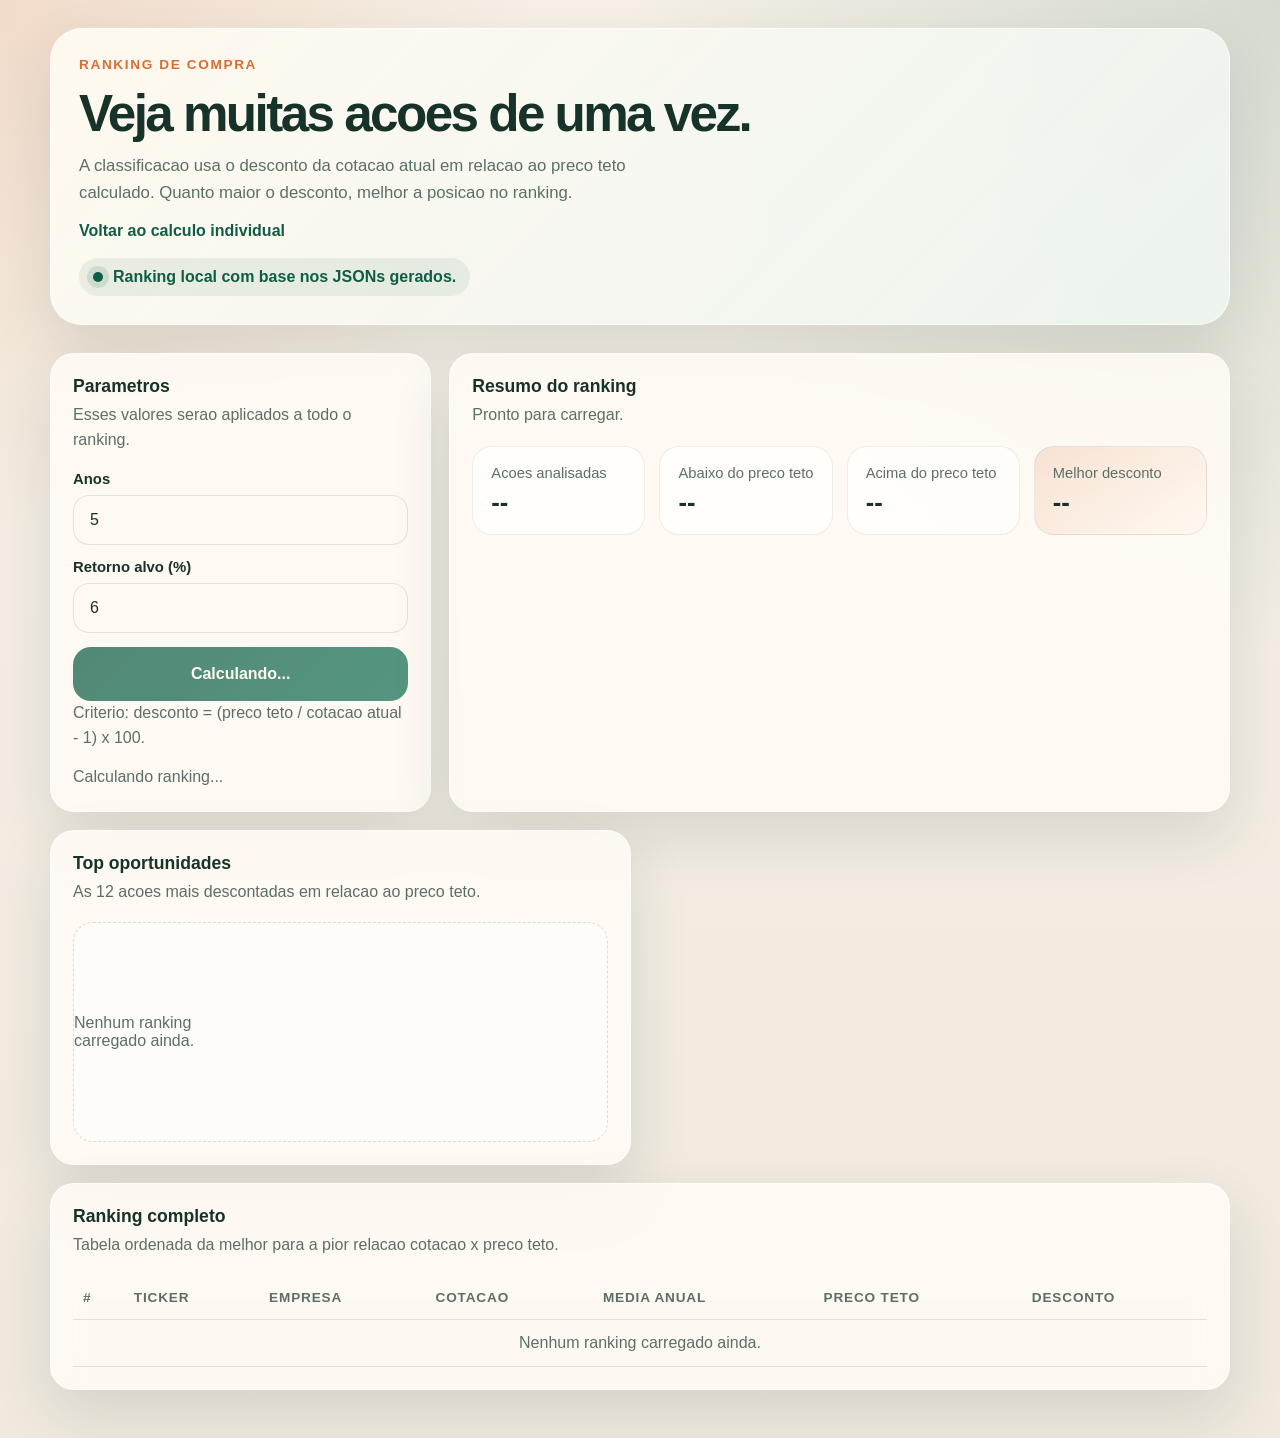
==== ranking.html @ 7deb1a1d "Adiciona ranking e amplia base local de acoes" ====
<!doctype html>
<html lang="pt-BR">
  <head>
    <meta charset="UTF-8" />
    <meta name="viewport" content="width=device-width, initial-scale=1.0" />
    <title>Ranking por Preco Teto</title>
    <meta
      name="description"
      content="Ranking de acoes ordenadas pelo desconto em relacao ao preco teto."
    />
    <meta name="theme-color" content="#0f5d46" />
    <link rel="manifest" href="./manifest.webmanifest" />
    <link rel="icon" href="./assets/icon.svg" type="image/svg+xml" />
    <link rel="stylesheet" href="./styles.css" />
    <script type="module" src="./ranking.js"></script>
  </head>
  <body>
    <div class="page-shell">
      <header class="hero">
        <p class="eyebrow">Ranking de compra</p>
        <div class="hero-copy">
          <h1>Veja muitas acoes de uma vez.</h1>
          <p class="hero-text">
            A classificacao usa o desconto da cotacao atual em relacao ao preco
            teto calculado. Quanto maior o desconto, melhor a posicao no ranking.
          </p>
          <p class="hero-links">
            <a href="./index.html">Voltar ao calculo individual</a>
          </p>
        </div>
        <div class="hero-note">
          <span class="status-dot" aria-hidden="true"></span>
          Ranking local com base nos JSONs gerados.
        </div>
      </header>

      <main class="layout">
        <section class="panel form-panel">
          <div class="panel-head">
            <h2>Parametros</h2>
            <p>Esses valores serao aplicados a todo o ranking.</p>
          </div>

          <form id="ranking-form" class="quote-form">
            <label class="field">
              <span>Anos</span>
              <input
                id="years"
                name="years"
                type="number"
                min="1"
                max="20"
                step="1"
                value="5"
                required
              />
            </label>

            <label class="field">
              <span>Retorno alvo (%)</span>
              <input
                id="percent"
                name="percent"
                type="number"
                min="1"
                max="100"
                step="1"
                value="6"
                required
              />
            </label>

            <button class="primary-button" type="submit" id="submit-button">
              Atualizar ranking
            </button>
          </form>

          <p class="caption">
            Criterio: desconto = (preco teto / cotacao atual - 1) x 100.
          </p>

          <div id="feedback" class="feedback" role="status" aria-live="polite"></div>
        </section>

        <section class="panel metrics-panel">
          <div class="panel-head">
            <h2>Resumo do ranking</h2>
            <p id="summary-title">Pronto para carregar.</p>
          </div>

          <div class="metrics-grid" id="metrics-grid">
            <article class="metric-card">
              <span class="metric-label">Acoes analisadas</span>
              <strong class="metric-value">--</strong>
            </article>
            <article class="metric-card">
              <span class="metric-label">Abaixo do preco teto</span>
              <strong class="metric-value">--</strong>
            </article>
            <article class="metric-card">
              <span class="metric-label">Acima do preco teto</span>
              <strong class="metric-value">--</strong>
            </article>
            <article class="metric-card accent-card">
              <span class="metric-label">Melhor desconto</span>
              <strong class="metric-value">--</strong>
            </article>
          </div>
        </section>

        <section class="panel chart-panel">
          <div class="panel-head">
            <h2>Top oportunidades</h2>
            <p>As 12 acoes mais descontadas em relacao ao preco teto.</p>
          </div>
          <div id="ranking-cards" class="ranking-cards empty-state">
            Nenhum ranking carregado ainda.
          </div>
        </section>

        <section class="panel table-panel table-panel-wide">
          <div class="panel-head">
            <h2>Ranking completo</h2>
            <p>Tabela ordenada da melhor para a pior relacao cotacao x preco teto.</p>
          </div>
          <div class="table-wrap">
            <table>
              <thead>
                <tr>
                  <th>#</th>
                  <th>Ticker</th>
                  <th>Empresa</th>
                  <th>Cotacao</th>
                  <th>Media anual</th>
                  <th>Preco teto</th>
                  <th>Desconto</th>
                </tr>
              </thead>
              <tbody id="ranking-body">
                <tr>
                  <td colspan="7" class="empty-row">Nenhum ranking carregado ainda.</td>
                </tr>
              </tbody>
            </table>
          </div>
        </section>
      </main>
    </div>
  </body>
</html>
---- styles.css ----
:root {
  --bg: #f2eee5;
  --panel: rgba(255, 251, 245, 0.88);
  --panel-strong: #fffaf1;
  --text: #173229;
  --muted: #5b6f68;
  --line: rgba(23, 50, 41, 0.12);
  --brand: #0f5d46;
  --brand-soft: #dcecdf;
  --accent: #d96d2f;
  --shadow: 0 24px 60px rgba(36, 50, 45, 0.12);
  --radius: 24px;
  --radius-sm: 16px;
}

* {
  box-sizing: border-box;
}

html {
  background:
    radial-gradient(circle at top left, rgba(217, 109, 47, 0.16), transparent 28%),
    radial-gradient(circle at top right, rgba(15, 93, 70, 0.14), transparent 34%),
    linear-gradient(180deg, #f6f0e7 0%, #efe9de 100%);
  color: var(--text);
  font-family: "Avenir Next", "Segoe UI", sans-serif;
}

body {
  margin: 0;
  min-height: 100vh;
}

.page-shell {
  width: min(1180px, calc(100% - 32px));
  margin: 0 auto;
  padding: 28px 0 48px;
}

.hero {
  display: grid;
  gap: 18px;
  margin-bottom: 28px;
  padding: 28px;
  background: linear-gradient(135deg, rgba(255, 250, 241, 0.96), rgba(236, 245, 239, 0.92));
  border: 1px solid rgba(255, 255, 255, 0.65);
  border-radius: 32px;
  box-shadow: var(--shadow);
}

.eyebrow {
  margin: 0;
  color: var(--accent);
  font-size: 0.85rem;
  font-weight: 700;
  letter-spacing: 0.12em;
  text-transform: uppercase;
}

.hero-copy h1 {
  margin: 0;
  font-size: clamp(2.3rem, 4vw, 4.7rem);
  line-height: 0.95;
  letter-spacing: -0.05em;
}

.hero-text {
  max-width: 64ch;
  margin: 14px 0 0;
  color: var(--muted);
  font-size: 1.05rem;
  line-height: 1.6;
}

.hero-links {
  margin: 16px 0 0;
}

.hero-links a {
  color: var(--brand);
  font-weight: 800;
  text-decoration: none;
}

.hero-links a:hover,
.hero-links a:focus-visible {
  text-decoration: underline;
  outline: none;
}

.hero-note {
  display: inline-flex;
  align-items: center;
  gap: 10px;
  width: fit-content;
  padding: 10px 14px;
  border-radius: 999px;
  background: rgba(15, 93, 70, 0.08);
  color: var(--brand);
  font-weight: 700;
}

.status-dot {
  width: 10px;
  height: 10px;
  border-radius: 999px;
  background: var(--brand);
  box-shadow: 0 0 0 6px rgba(15, 93, 70, 0.12);
}

.layout {
  display: grid;
  grid-template-columns: repeat(12, minmax(0, 1fr));
  gap: 18px;
}

.panel {
  padding: 22px;
  background: var(--panel);
  border: 1px solid rgba(255, 255, 255, 0.7);
  border-radius: var(--radius);
  box-shadow: var(--shadow);
  backdrop-filter: blur(16px);
}

.panel-head {
  margin-bottom: 18px;
}

.panel-head h2 {
  margin: 0 0 6px;
  font-size: 1.1rem;
}

.panel-head p,
.caption {
  margin: 0;
  color: var(--muted);
  line-height: 1.55;
}

.form-panel {
  grid-column: span 4;
}

.metrics-panel,
.chart-panel,
.table-panel {
  grid-column: span 8;
}

.chart-panel,
.table-panel {
  grid-column: span 6;
}

.ticker-pills {
  display: flex;
  flex-wrap: wrap;
  gap: 10px;
  margin-bottom: 16px;
}

.ticker-pill {
  border: 0;
  border-radius: 999px;
  padding: 10px 14px;
  background: var(--brand-soft);
  color: var(--brand);
  font: inherit;
  font-weight: 700;
  cursor: pointer;
  transition: transform 140ms ease, background 140ms ease;
}

.ticker-pill:hover,
.ticker-pill:focus-visible {
  transform: translateY(-1px);
  background: #cfe5d5;
  outline: none;
}

.quote-form {
  display: grid;
  gap: 14px;
}

.field {
  display: grid;
  gap: 8px;
}

.field span {
  font-size: 0.93rem;
  font-weight: 700;
}

.field input {
  width: 100%;
  min-height: 50px;
  border: 1px solid var(--line);
  border-radius: var(--radius-sm);
  padding: 0 16px;
  background: var(--panel-strong);
  color: var(--text);
  font: inherit;
}

.field input:focus-visible {
  outline: 2px solid rgba(15, 93, 70, 0.18);
  border-color: rgba(15, 93, 70, 0.4);
}

.primary-button {
  min-height: 54px;
  border: 0;
  border-radius: 18px;
  background: linear-gradient(135deg, var(--brand), #147156);
  color: #fff8ef;
  font: inherit;
  font-weight: 800;
  cursor: pointer;
  transition: transform 140ms ease, opacity 140ms ease;
}

.primary-button:hover,
.primary-button:focus-visible {
  transform: translateY(-1px);
  outline: none;
}

.primary-button:disabled {
  cursor: progress;
  opacity: 0.72;
  transform: none;
}

.feedback {
  min-height: 24px;
  margin-top: 14px;
  color: var(--muted);
  line-height: 1.5;
}

.feedback.error {
  color: #a43d23;
}

.metrics-grid {
  display: grid;
  grid-template-columns: repeat(4, minmax(0, 1fr));
  gap: 14px;
}

.metric-card {
  display: grid;
  gap: 8px;
  padding: 18px;
  border-radius: 20px;
  background: rgba(255, 255, 255, 0.62);
  border: 1px solid rgba(23, 50, 41, 0.08);
}

.accent-card {
  background: linear-gradient(145deg, rgba(217, 109, 47, 0.16), rgba(255, 248, 240, 0.86));
}

.metric-label {
  color: var(--muted);
  font-size: 0.92rem;
}

.metric-value {
  font-size: clamp(1.35rem, 2vw, 2rem);
  line-height: 1.05;
}

.details-grid {
  display: grid;
  grid-template-columns: repeat(3, minmax(0, 1fr));
  gap: 14px;
  margin-top: 16px;
}

.detail-card {
  padding: 16px;
  border-radius: 18px;
  background: rgba(255, 255, 255, 0.56);
  border: 1px solid rgba(23, 50, 41, 0.08);
}

.detail-card strong,
.detail-card span {
  display: block;
}

.detail-card strong {
  margin-bottom: 8px;
  font-size: 1rem;
}

.detail-card span {
  color: var(--muted);
}

.year-bars {
  display: grid;
  gap: 12px;
}

.empty-state {
  min-height: 220px;
  place-items: center;
  display: grid;
  color: var(--muted);
  background: rgba(255, 255, 255, 0.42);
  border-radius: 20px;
  border: 1px dashed rgba(23, 50, 41, 0.16);
}

.bar-row {
  display: grid;
  grid-template-columns: 70px 1fr auto;
  align-items: center;
  gap: 14px;
}

.bar-label,
.bar-value {
  font-weight: 700;
}

.bar-track {
  position: relative;
  height: 18px;
  background: rgba(15, 93, 70, 0.08);
  border-radius: 999px;
  overflow: hidden;
}

.bar-fill {
  height: 100%;
  border-radius: inherit;
  background: linear-gradient(90deg, var(--brand), var(--accent));
}

.table-wrap {
  overflow-x: auto;
}

.table-panel-wide {
  grid-column: span 12;
}

.ranking-cards {
  display: grid;
  grid-template-columns: repeat(3, minmax(0, 1fr));
  gap: 14px;
}

.ranking-card {
  display: grid;
  gap: 8px;
  padding: 18px;
  border-radius: 20px;
  background: rgba(255, 255, 255, 0.62);
  border: 1px solid rgba(23, 50, 41, 0.08);
}

.ranking-position {
  color: var(--accent);
  font-size: 0.82rem;
  font-weight: 800;
  letter-spacing: 0.08em;
  text-transform: uppercase;
}

.ranking-badge {
  display: inline-flex;
  width: fit-content;
  padding: 8px 12px;
  border-radius: 999px;
  font-weight: 800;
}

.ranking-badge.positive {
  background: rgba(15, 93, 70, 0.12);
  color: var(--brand);
}

.ranking-badge.negative {
  background: rgba(169, 61, 35, 0.12);
  color: #a43d23;
}

.positive-text {
  color: var(--brand);
  font-weight: 800;
}

.negative-text {
  color: #a43d23;
  font-weight: 800;
}

table {
  width: 100%;
  border-collapse: collapse;
}

th,
td {
  padding: 14px 10px;
  text-align: left;
  border-bottom: 1px solid var(--line);
}

th {
  color: var(--muted);
  font-size: 0.85rem;
  text-transform: uppercase;
  letter-spacing: 0.06em;
}

.empty-row {
  color: var(--muted);
  text-align: center;
}

@media (max-width: 980px) {
  .form-panel,
  .metrics-panel,
  .chart-panel,
  .table-panel {
    grid-column: span 12;
  }

  .metrics-grid,
  .details-grid,
  .ranking-cards {
    grid-template-columns: repeat(2, minmax(0, 1fr));
  }
}

@media (max-width: 640px) {
  .page-shell {
    width: min(100% - 20px, 1180px);
    padding-top: 18px;
  }

  .hero,
  .panel {
    padding: 18px;
    border-radius: 24px;
  }

  .metrics-grid,
  .details-grid,
  .ranking-cards {
    grid-template-columns: 1fr;
  }

  .bar-row {
    grid-template-columns: 1fr;
  }
}
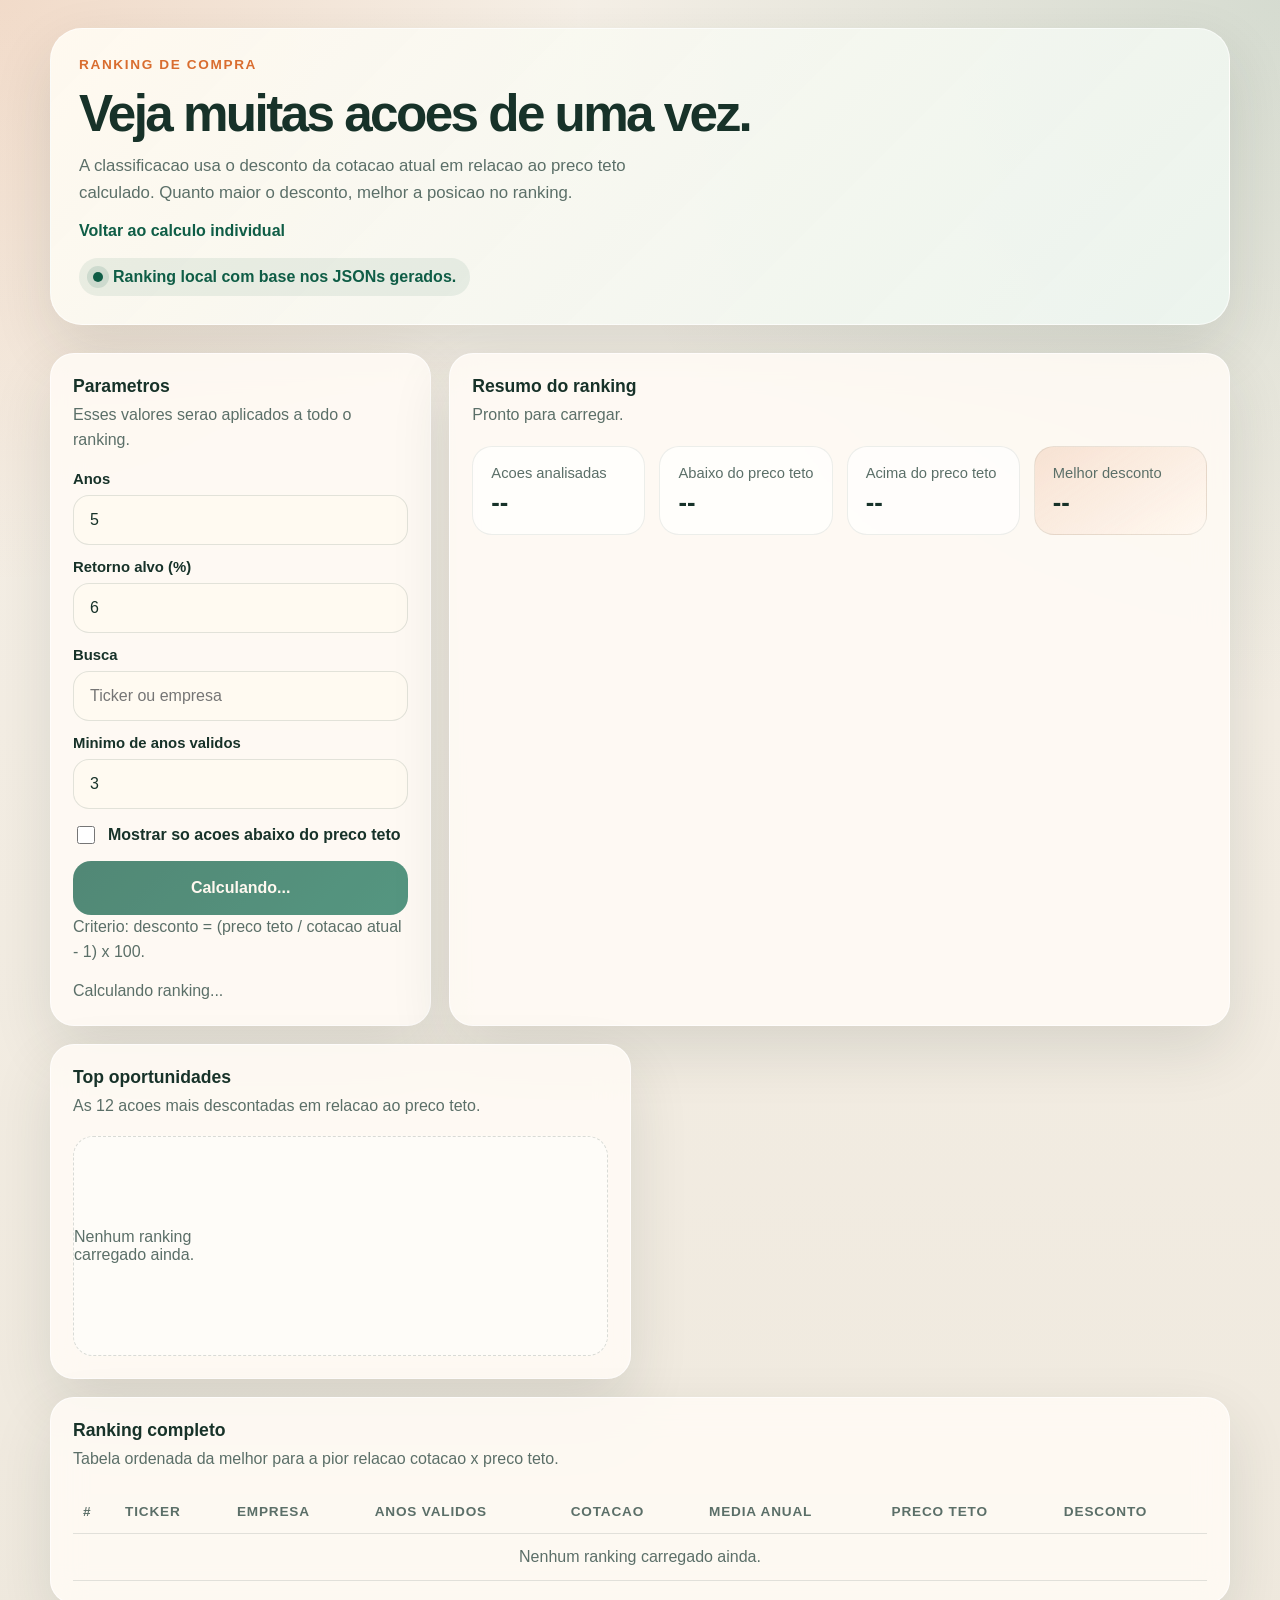
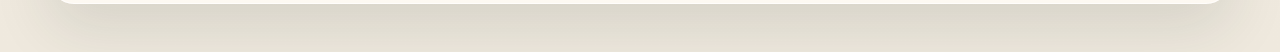
==== commit 484e1508: "Adiciona filtros ao ranking de compra" ====
--- a/ranking.html
+++ b/ranking.html
@@ -70,6 +70,36 @@
               />
             </label>
 
+            <label class="field">
+              <span>Busca</span>
+              <input
+                id="search"
+                name="search"
+                type="text"
+                autocomplete="off"
+                placeholder="Ticker ou empresa"
+              />
+            </label>
+
+            <label class="field">
+              <span>Minimo de anos validos</span>
+              <input
+                id="min-valid-years"
+                name="min-valid-years"
+                type="number"
+                min="1"
+                max="20"
+                step="1"
+                value="3"
+                required
+              />
+            </label>
+
+            <label class="check-field">
+              <input id="only-below" name="only-below" type="checkbox" />
+              <span>Mostrar so acoes abaixo do preco teto</span>
+            </label>
+
             <button class="primary-button" type="submit" id="submit-button">
               Atualizar ranking
             </button>
@@ -130,6 +160,7 @@
                   <th>#</th>
                   <th>Ticker</th>
                   <th>Empresa</th>
+                  <th>Anos validos</th>
                   <th>Cotacao</th>
                   <th>Media anual</th>
                   <th>Preco teto</th>
@@ -138,7 +169,7 @@
               </thead>
               <tbody id="ranking-body">
                 <tr>
-                  <td colspan="7" class="empty-row">Nenhum ranking carregado ainda.</td>
+                  <td colspan="8" class="empty-row">Nenhum ranking carregado ainda.</td>
                 </tr>
               </tbody>
             </table>
--- a/styles.css
+++ b/styles.css
@@ -211,6 +211,20 @@
   border-color: rgba(15, 93, 70, 0.4);
 }
 
+.check-field {
+  display: flex;
+  align-items: center;
+  gap: 10px;
+  color: var(--text);
+  font-weight: 700;
+}
+
+.check-field input {
+  width: 18px;
+  height: 18px;
+  accent-color: var(--brand);
+}
+
 .primary-button {
   min-height: 54px;
   border: 0;
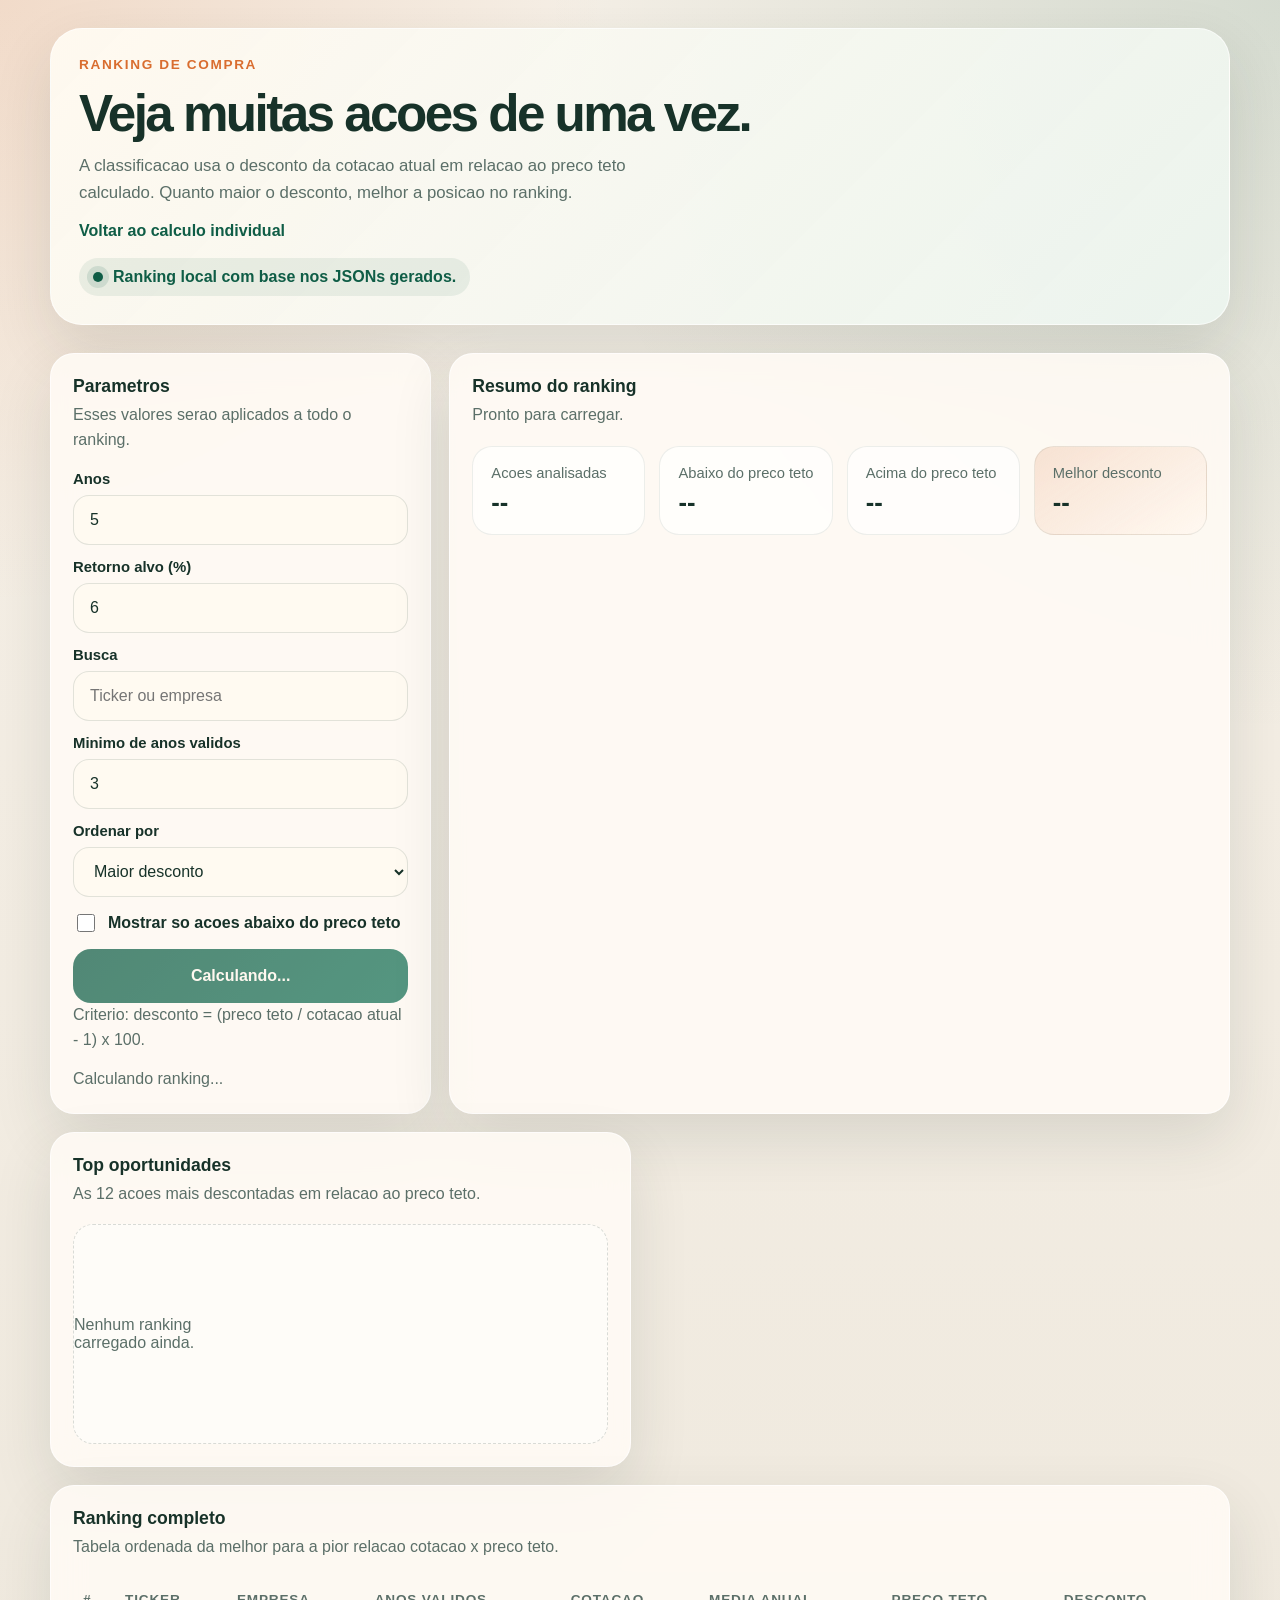
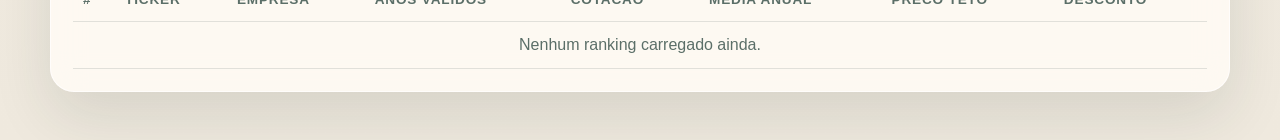
==== commit d13aecd9: "Adiciona ordenacao ao ranking de compra" ====
--- a/ranking.html
+++ b/ranking.html
@@ -95,6 +95,17 @@
               />
             </label>
 
+            <label class="field">
+              <span>Ordenar por</span>
+              <select id="sort-by" name="sort-by">
+                <option value="discount-desc">Maior desconto</option>
+                <option value="average-desc">Maior media anual</option>
+                <option value="price-asc">Menor cotacao</option>
+                <option value="valid-years-desc">Mais anos validos</option>
+                <option value="ceiling-desc">Maior preco teto</option>
+              </select>
+            </label>
+
             <label class="check-field">
               <input id="only-below" name="only-below" type="checkbox" />
               <span>Mostrar so acoes abaixo do preco teto</span>
--- a/styles.css
+++ b/styles.css
@@ -206,7 +206,23 @@
   font: inherit;
 }
 
+.field select {
+  width: 100%;
+  min-height: 50px;
+  border: 1px solid var(--line);
+  border-radius: var(--radius-sm);
+  padding: 0 16px;
+  background: var(--panel-strong);
+  color: var(--text);
+  font: inherit;
+}
+
 .field input:focus-visible {
+  outline: 2px solid rgba(15, 93, 70, 0.18);
+  border-color: rgba(15, 93, 70, 0.4);
+}
+
+.field select:focus-visible {
   outline: 2px solid rgba(15, 93, 70, 0.18);
   border-color: rgba(15, 93, 70, 0.4);
 }
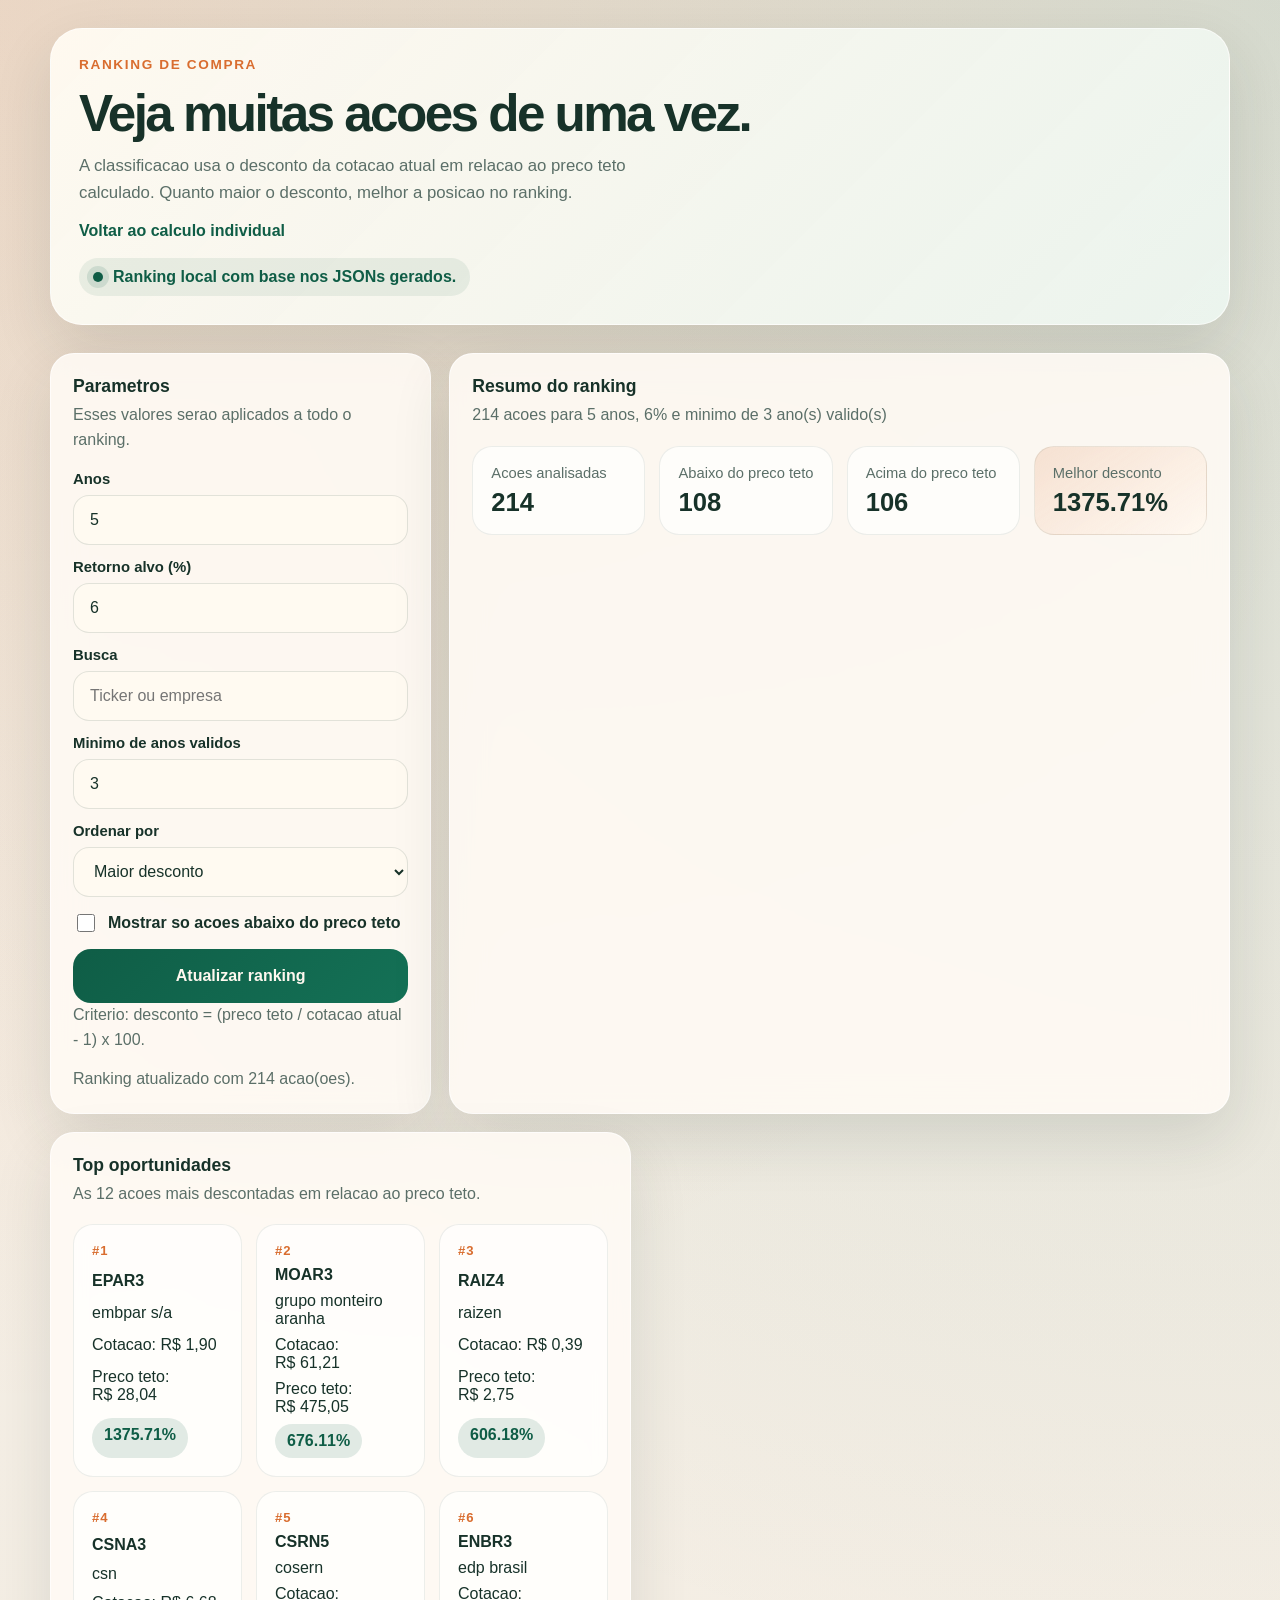
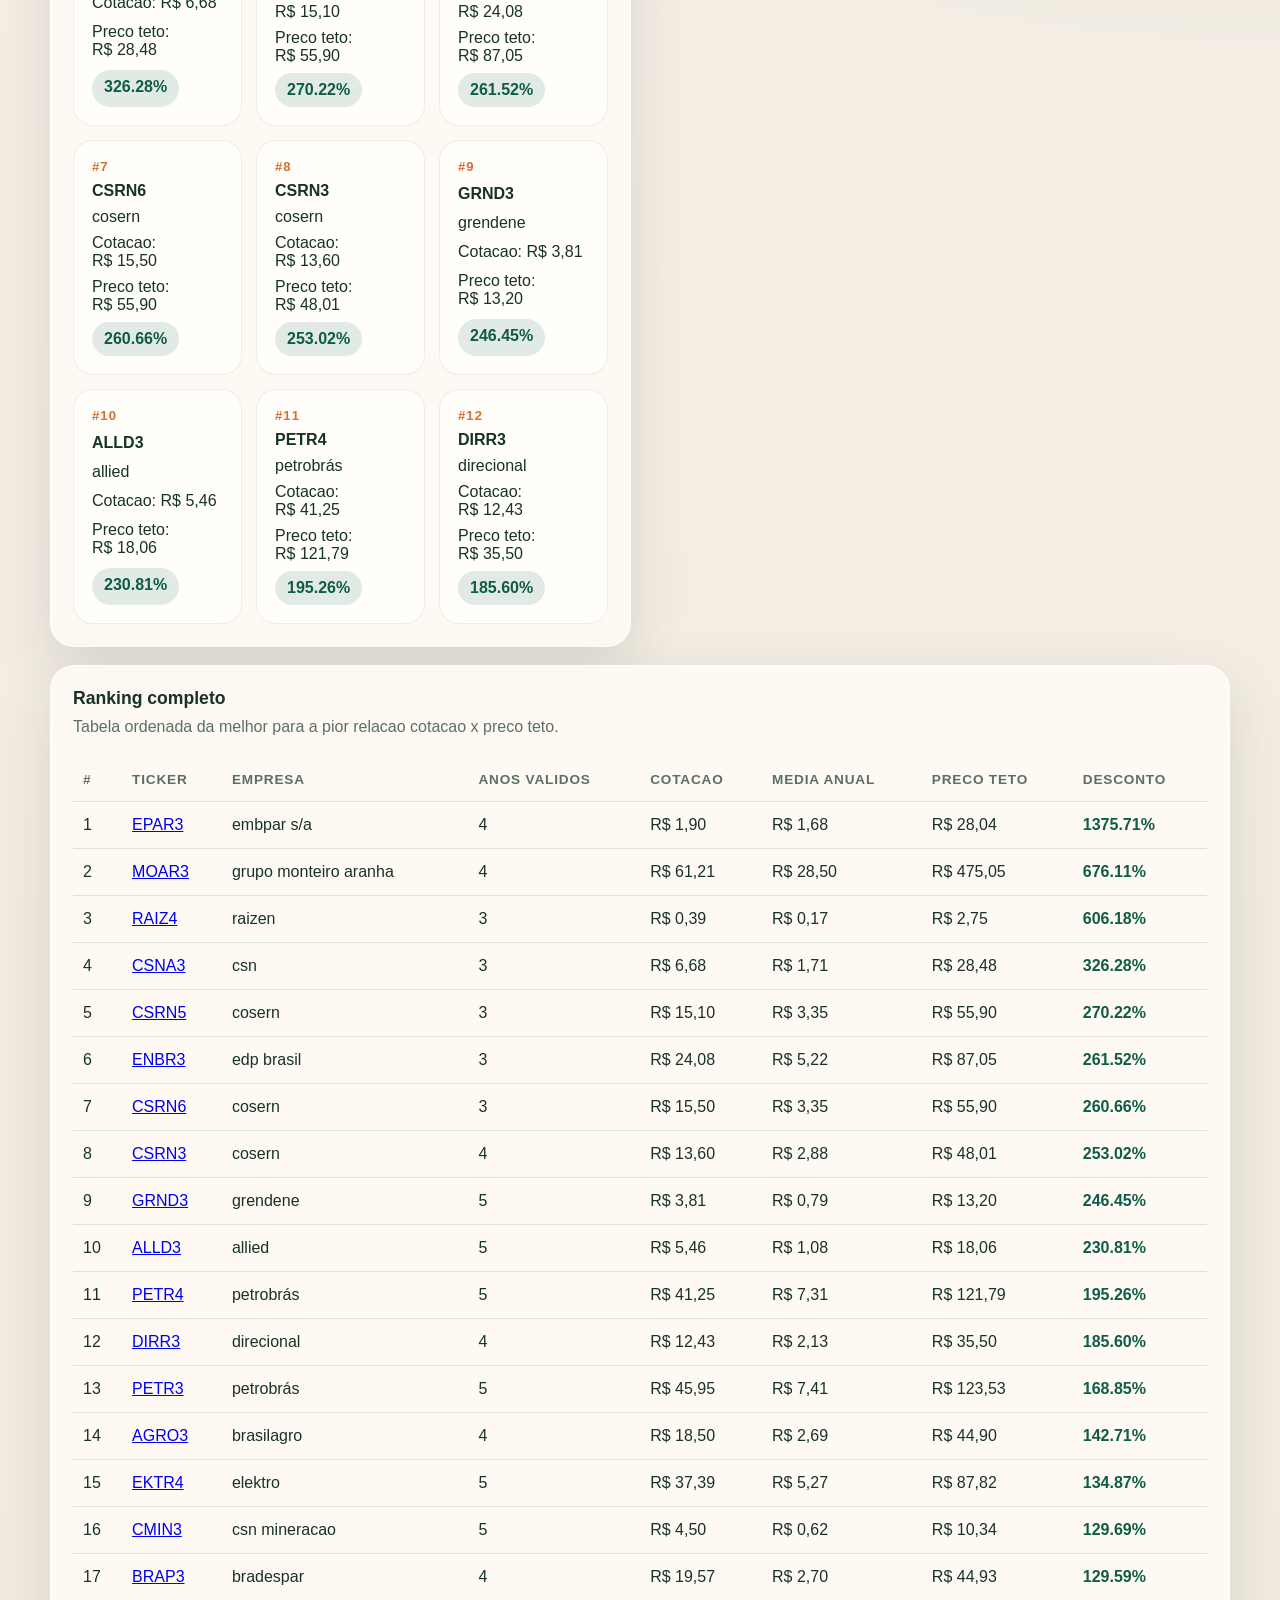
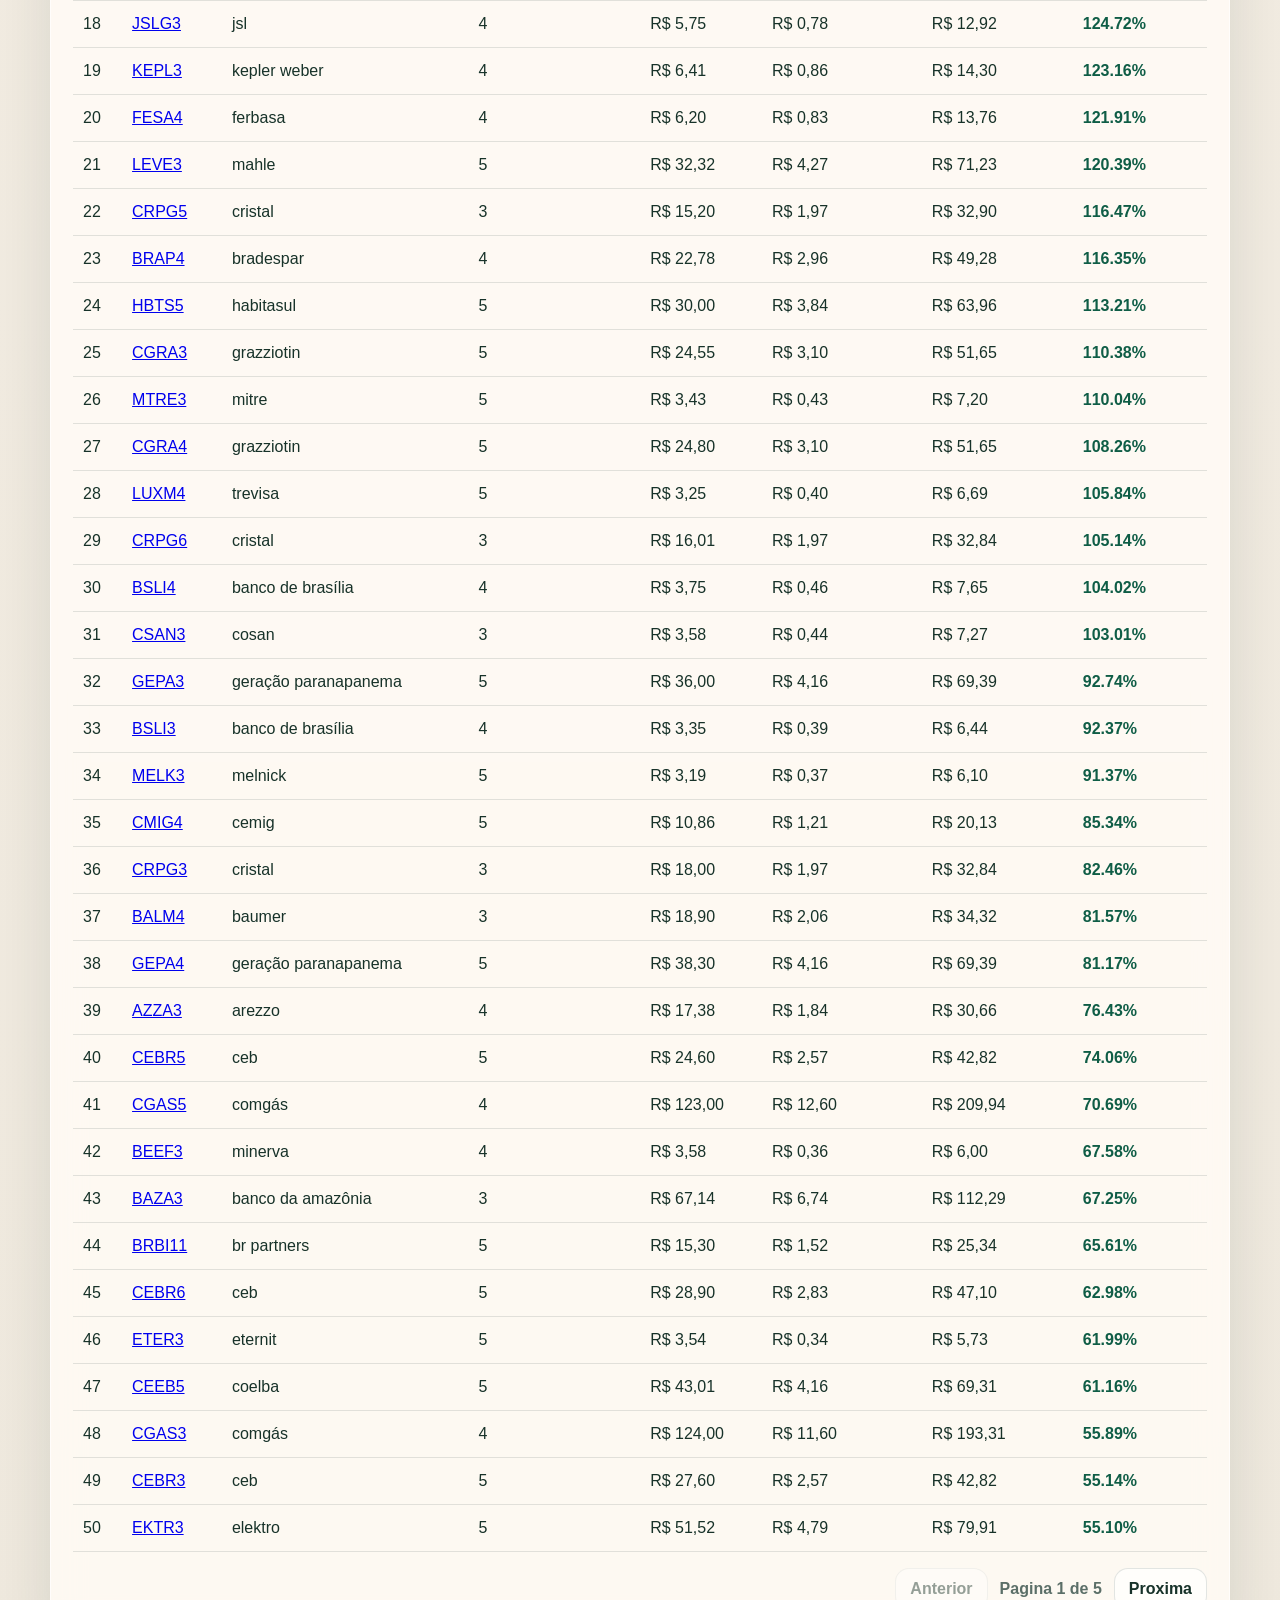
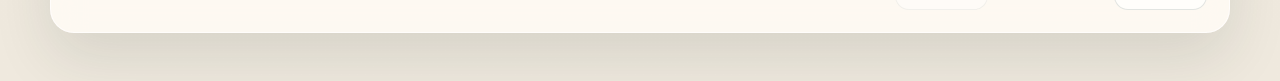
==== commit b4465c30: "Otimiza ranking com base consolidada e paginacao" ====
--- a/ranking.html
+++ b/ranking.html
@@ -185,6 +185,11 @@
               </tbody>
             </table>
           </div>
+          <div class="pagination-bar">
+            <button type="button" class="secondary-button" id="prev-page">Anterior</button>
+            <span id="page-status" class="page-status">Pagina 1 de 1</span>
+            <button type="button" class="secondary-button" id="next-page">Proxima</button>
+          </div>
         </section>
       </main>
     </div>
--- a/styles.css
+++ b/styles.css
@@ -265,6 +265,23 @@
   transform: none;
 }
 
+.secondary-button {
+  min-height: 42px;
+  border: 1px solid var(--line);
+  border-radius: 14px;
+  padding: 0 14px;
+  background: rgba(255, 255, 255, 0.7);
+  color: var(--text);
+  font: inherit;
+  font-weight: 700;
+  cursor: pointer;
+}
+
+.secondary-button:disabled {
+  opacity: 0.45;
+  cursor: not-allowed;
+}
+
 .feedback {
   min-height: 24px;
   margin-top: 14px;
@@ -380,6 +397,19 @@
 
 .table-panel-wide {
   grid-column: span 12;
+}
+
+.pagination-bar {
+  display: flex;
+  align-items: center;
+  justify-content: flex-end;
+  gap: 12px;
+  margin-top: 16px;
+}
+
+.page-status {
+  color: var(--muted);
+  font-weight: 700;
 }
 
 .ranking-cards {
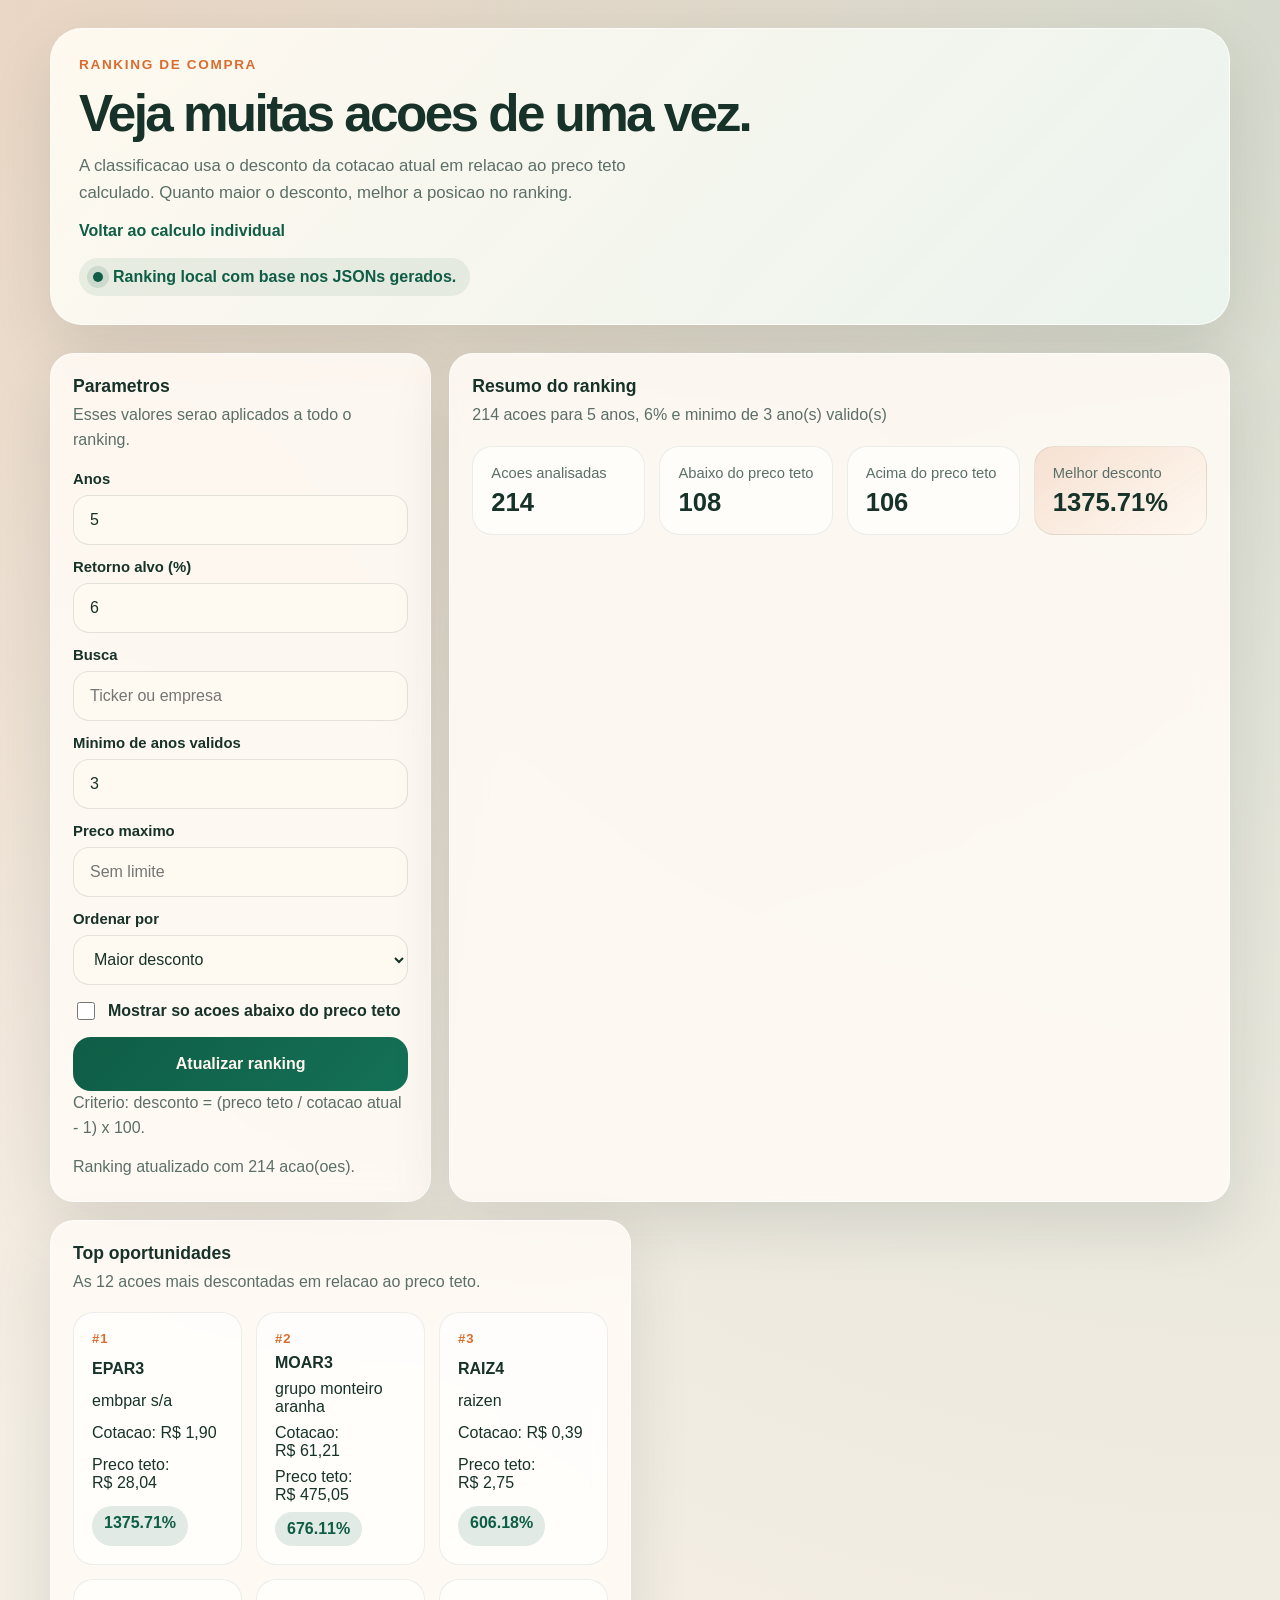
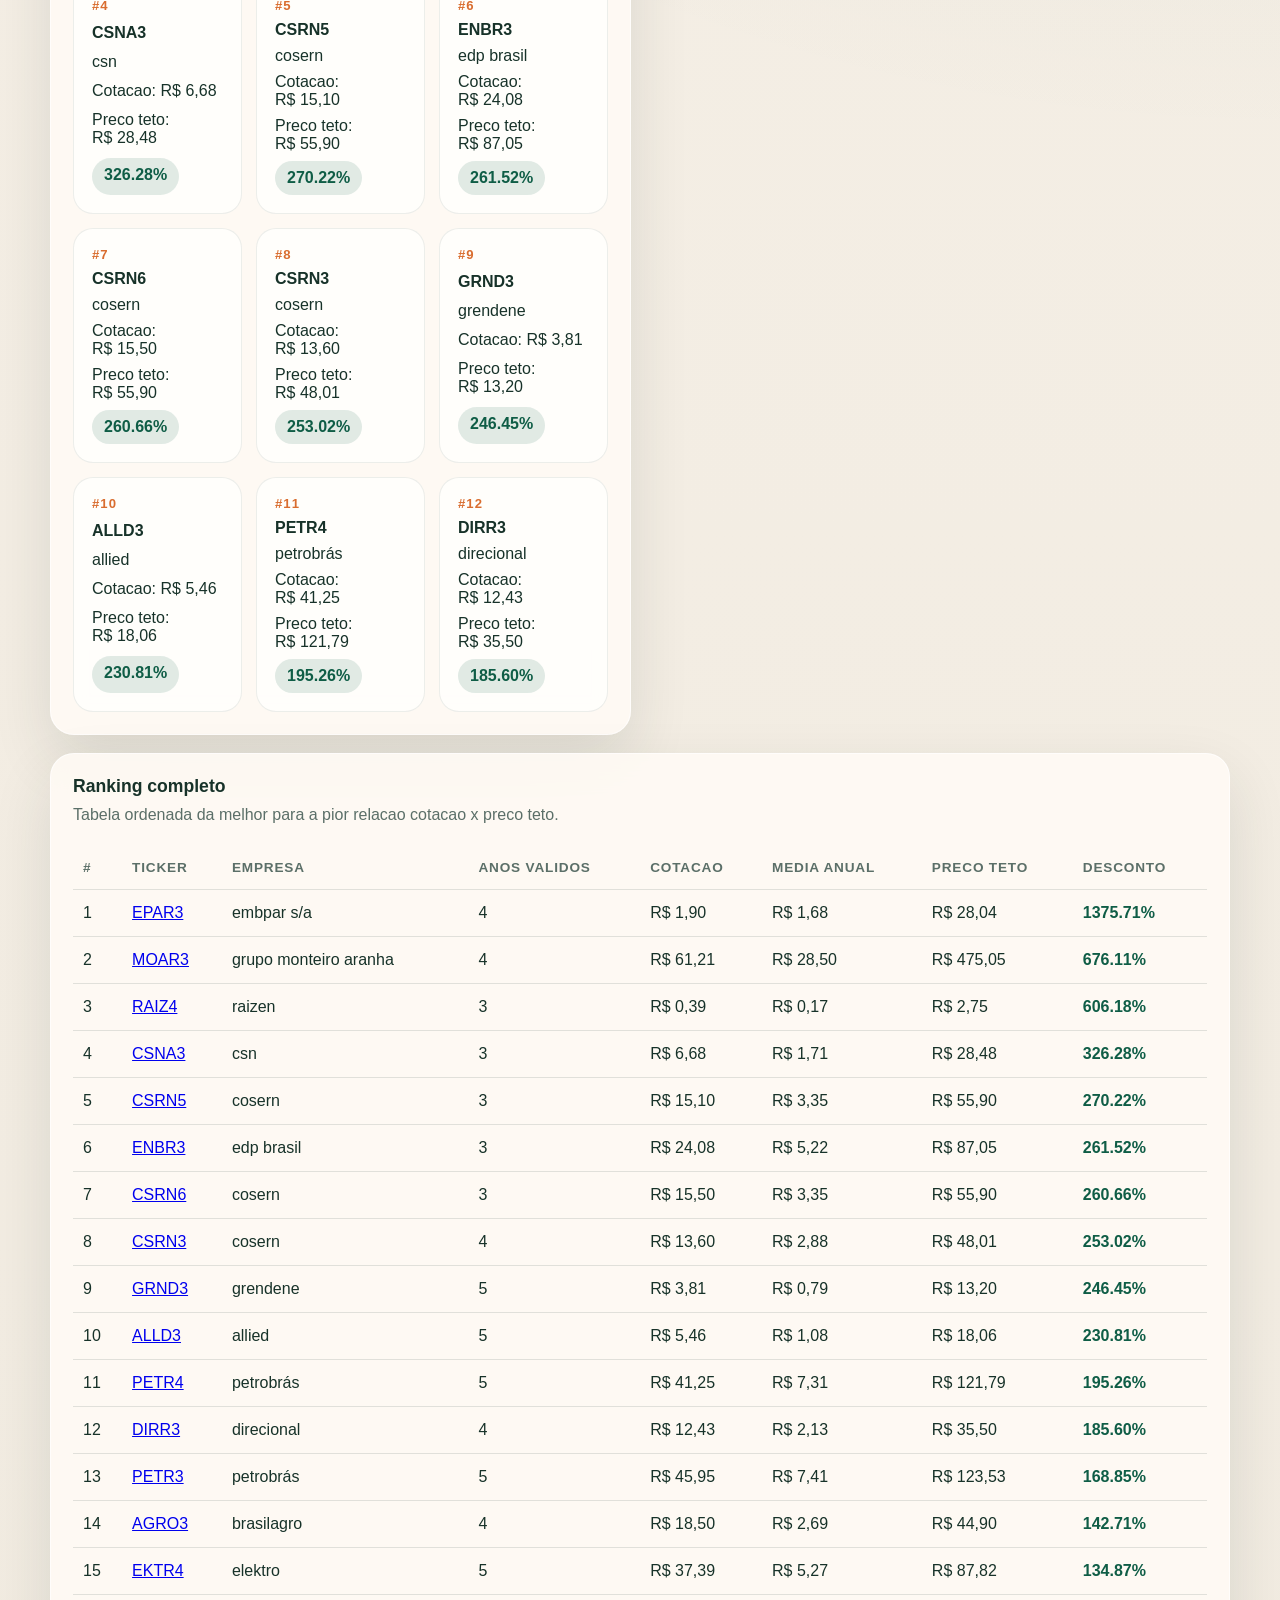
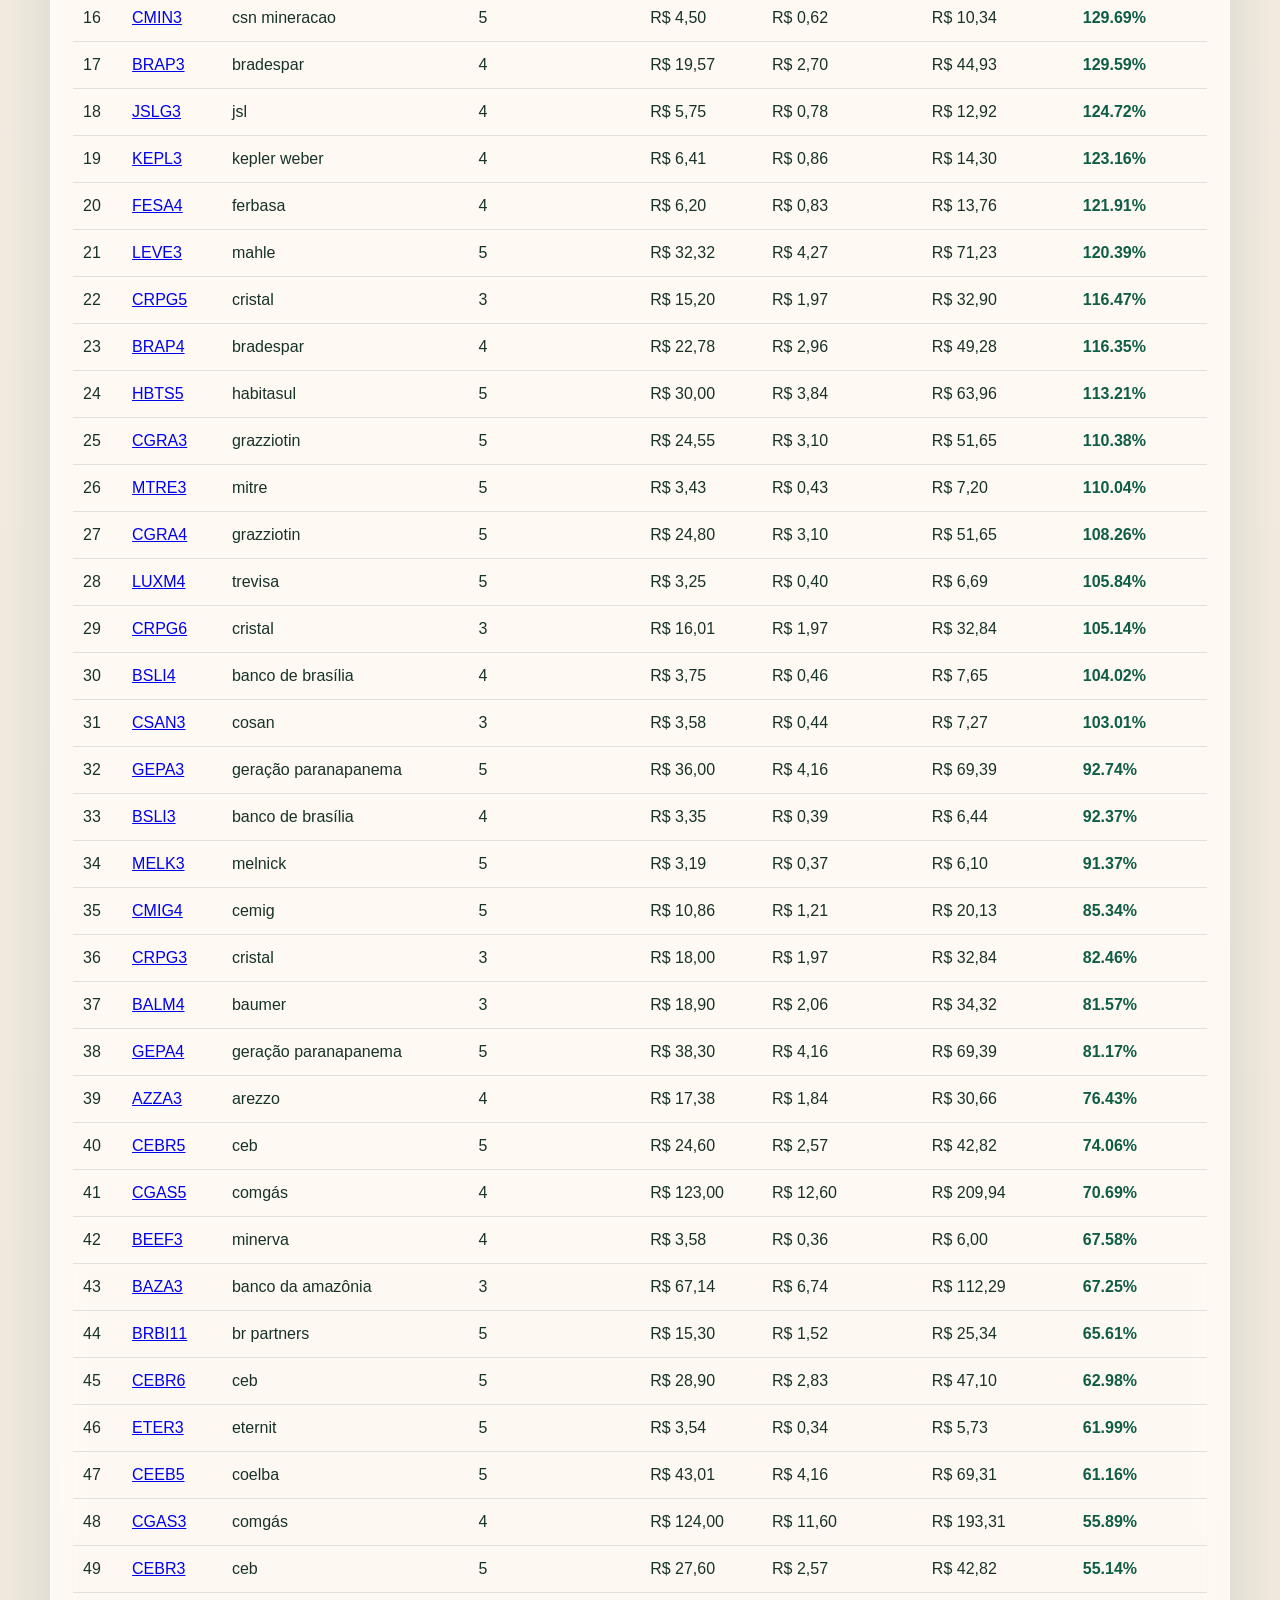
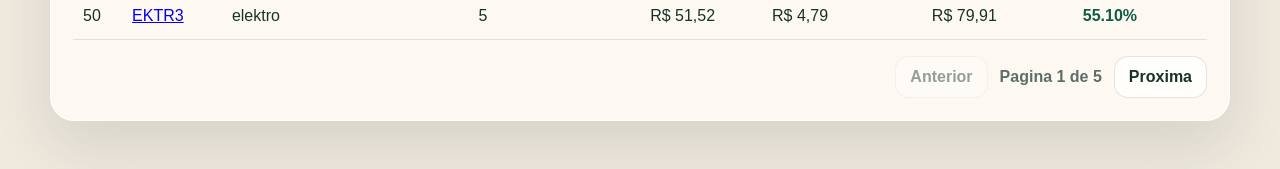
==== commit ddb97ded: "Adiciona filtro de preco maximo ao ranking" ====
--- a/ranking.html
+++ b/ranking.html
@@ -96,6 +96,18 @@
             </label>
 
             <label class="field">
+              <span>Preco maximo</span>
+              <input
+                id="max-price"
+                name="max-price"
+                type="number"
+                min="0"
+                step="0.01"
+                placeholder="Sem limite"
+              />
+            </label>
+
+            <label class="field">
               <span>Ordenar por</span>
               <select id="sort-by" name="sort-by">
                 <option value="discount-desc">Maior desconto</option>
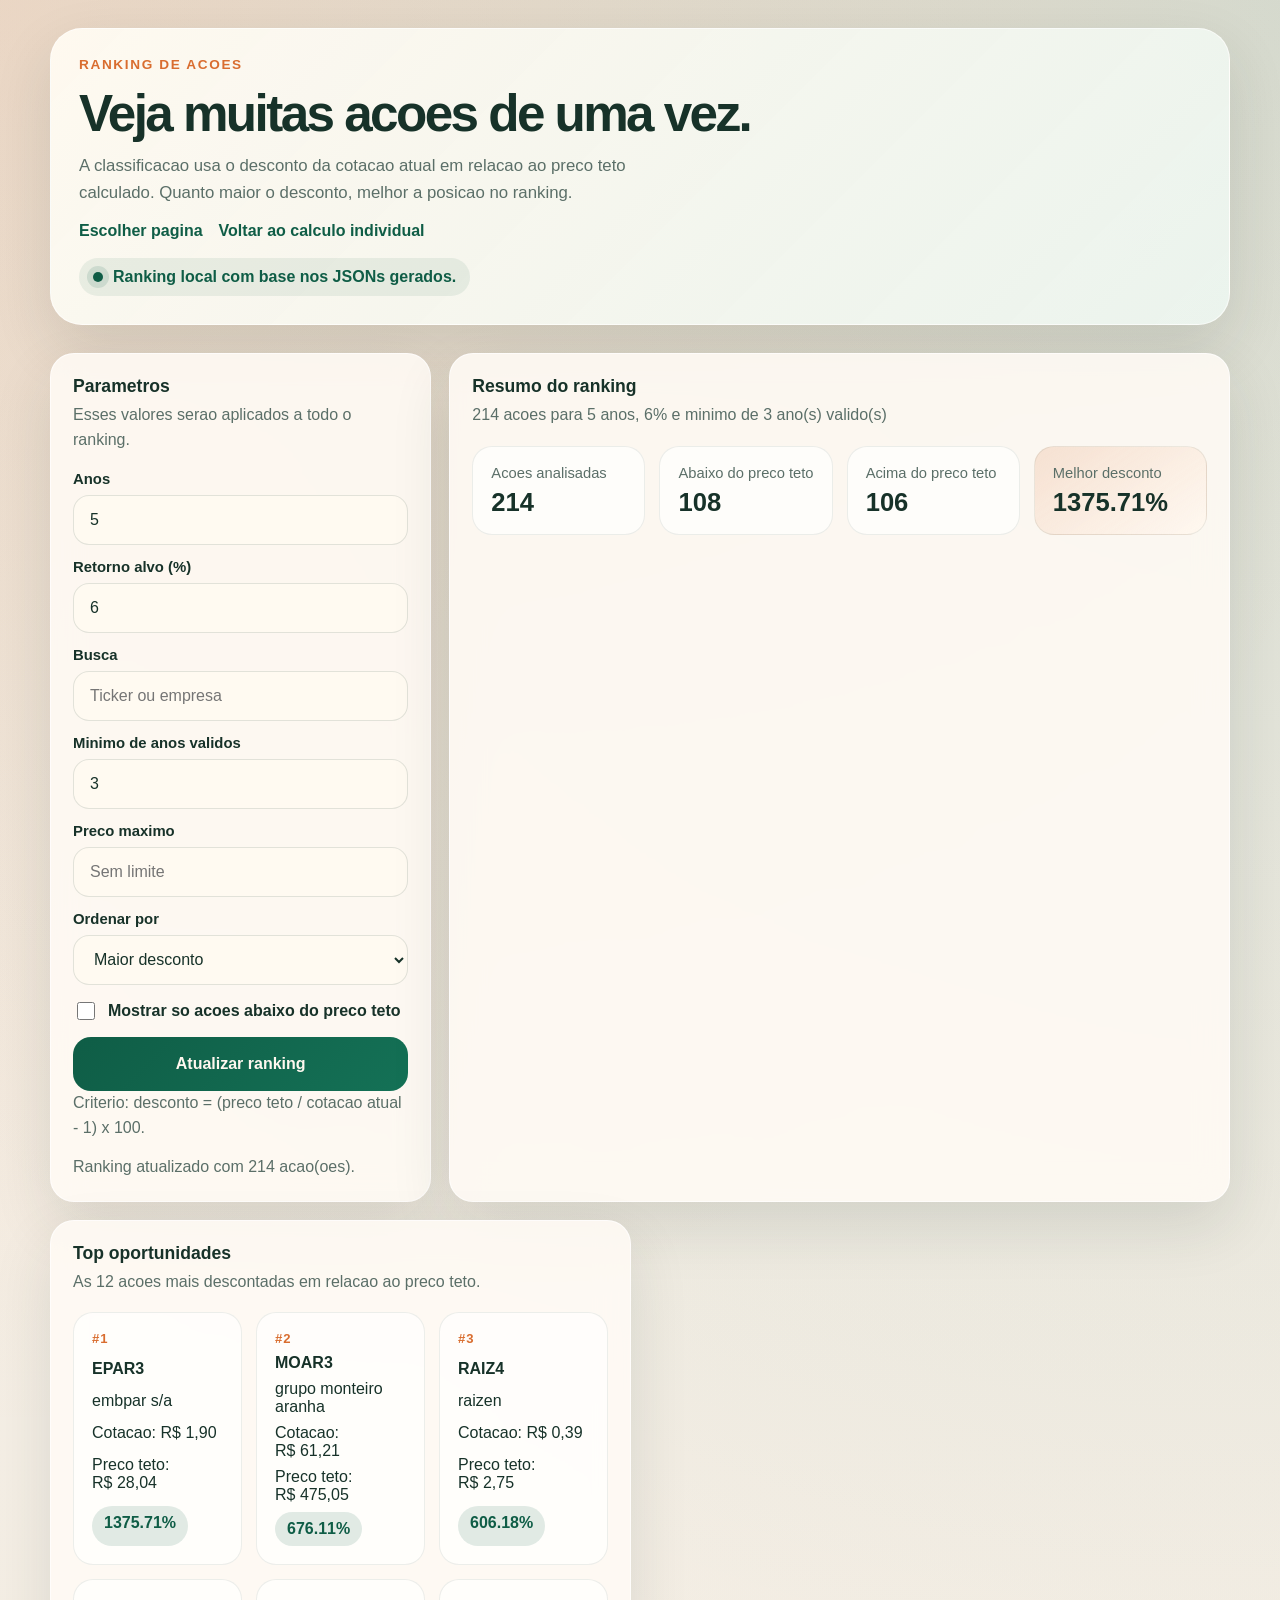
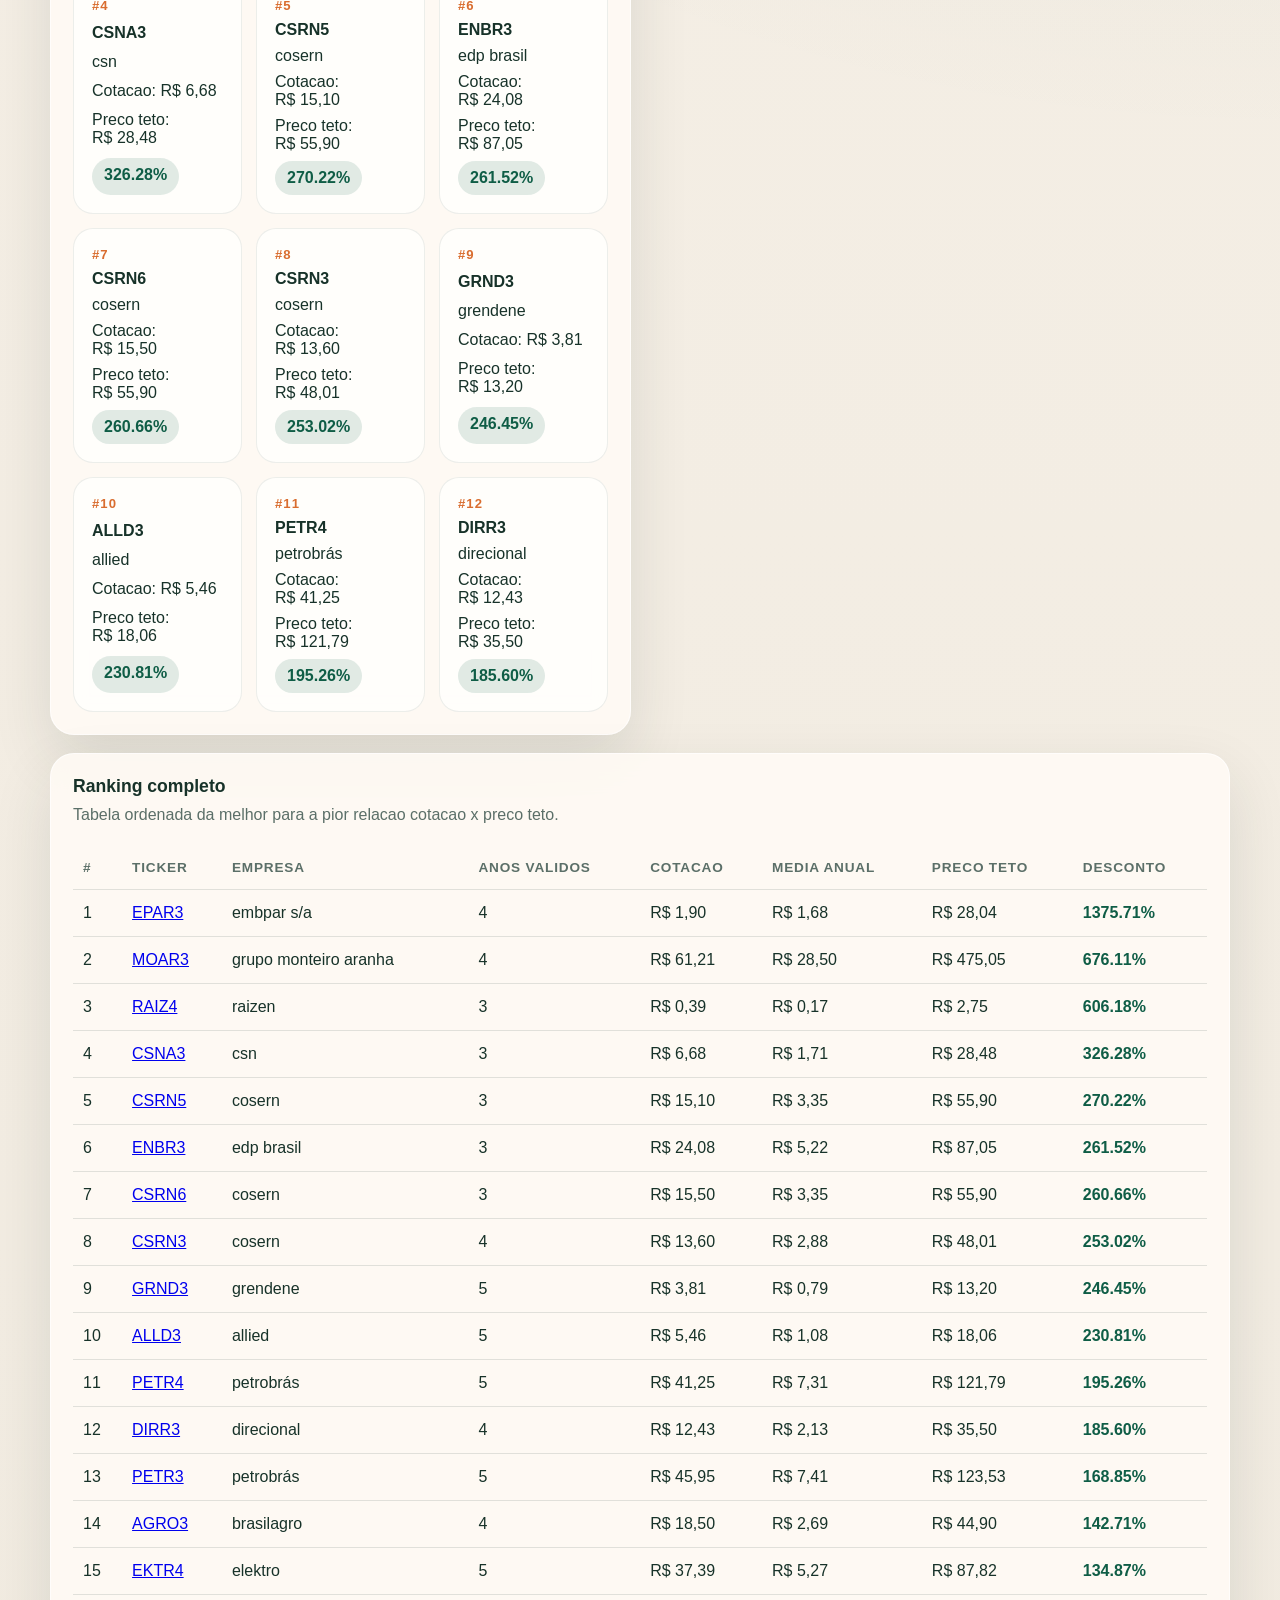
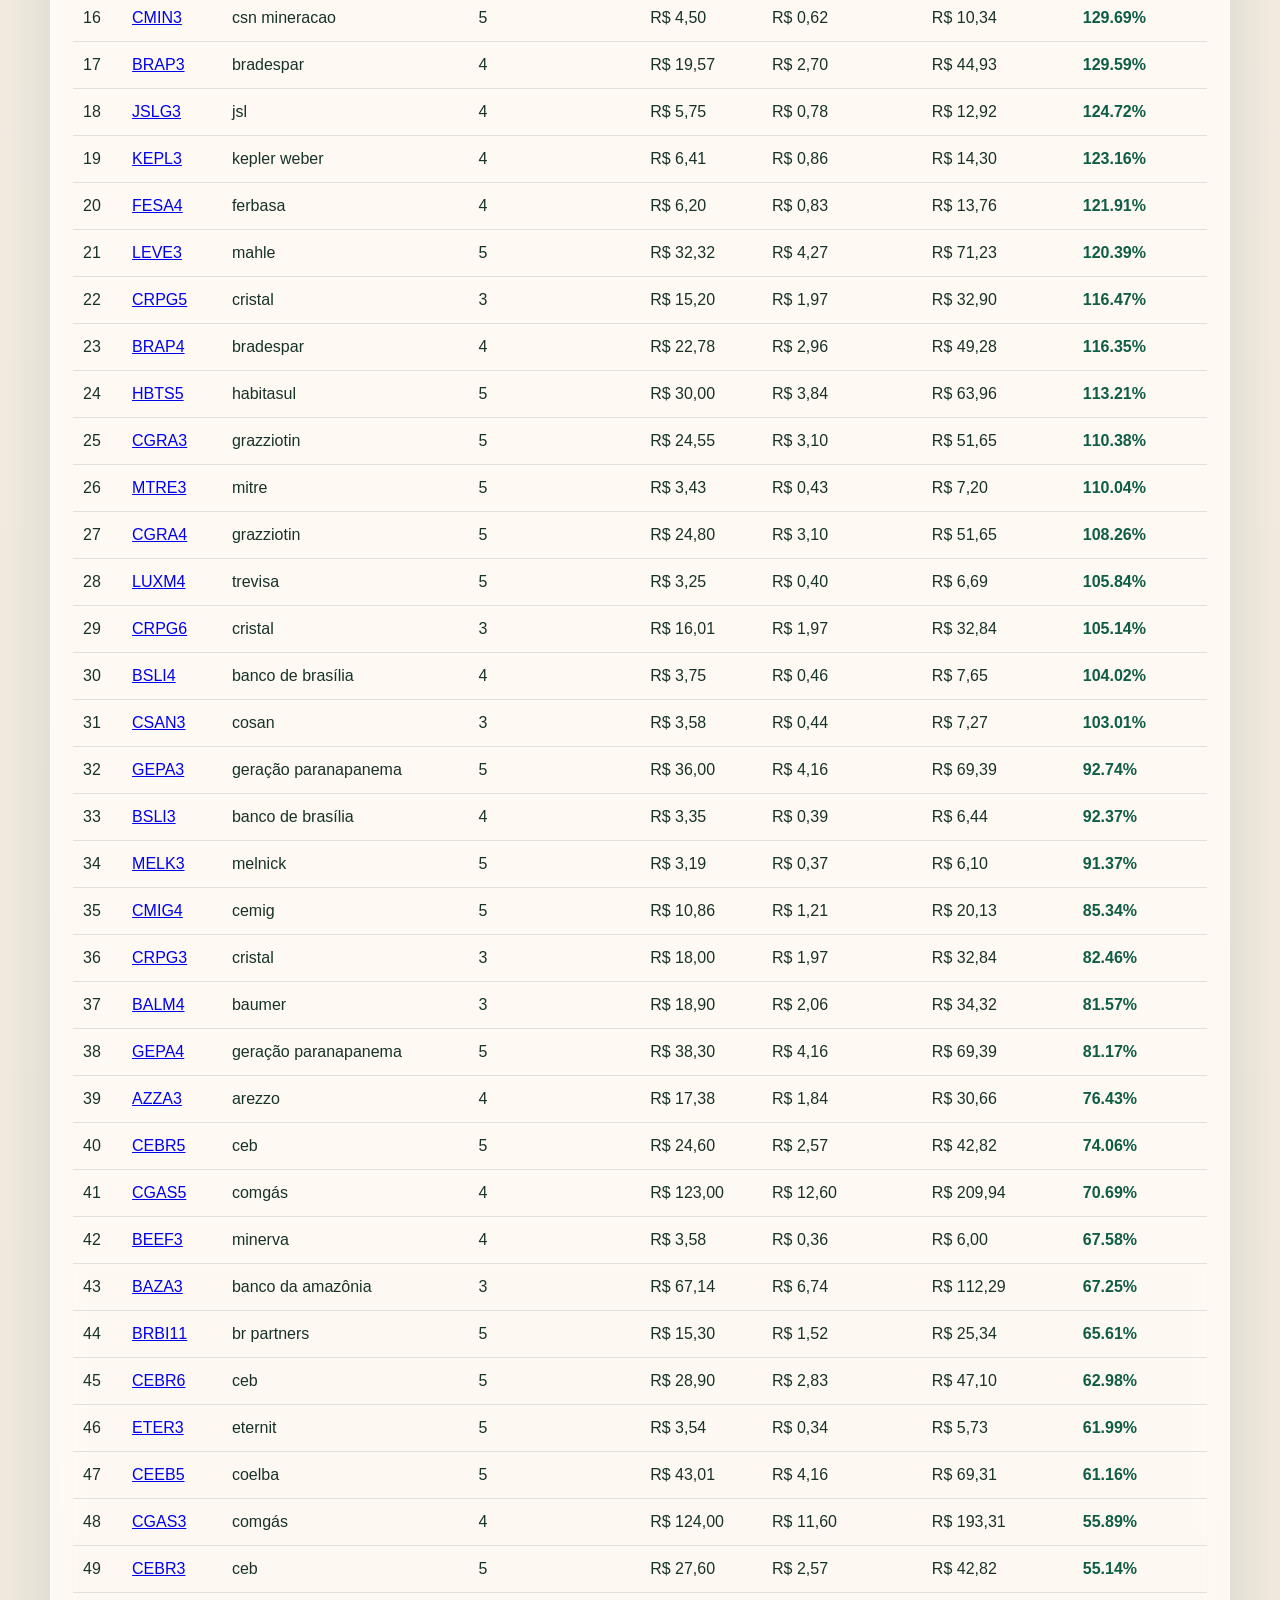
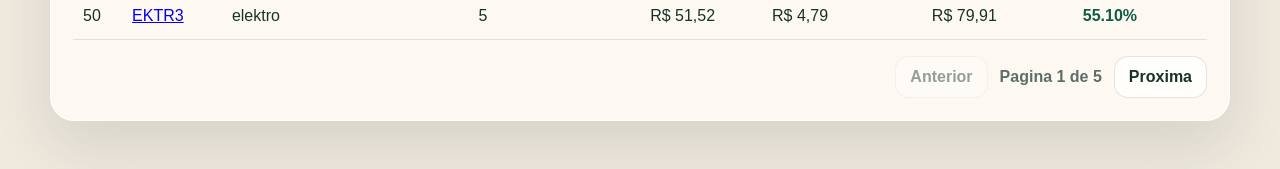
==== commit 5bb5ac8a: "Add separate ETF pages and data pipeline" ====
--- a/ranking.html
+++ b/ranking.html
@@ -3,207 +3,18 @@
   <head>
     <meta charset="UTF-8" />
     <meta name="viewport" content="width=device-width, initial-scale=1.0" />
-    <title>Ranking por Preco Teto</title>
-    <meta
-      name="description"
-      content="Ranking de acoes ordenadas pelo desconto em relacao ao preco teto."
-    />
-    <meta name="theme-color" content="#0f5d46" />
-    <link rel="manifest" href="./manifest.webmanifest" />
-    <link rel="icon" href="./assets/icon.svg" type="image/svg+xml" />
+    <title>Redirecionando</title>
+    <meta http-equiv="refresh" content="0; url=./acoes-ranking.html" />
+    <script>
+      window.location.replace(`./acoes-ranking.html${window.location.search}${window.location.hash}`);
+    </script>
     <link rel="stylesheet" href="./styles.css" />
-    <script type="module" src="./ranking.js"></script>
   </head>
   <body>
     <div class="page-shell">
-      <header class="hero">
-        <p class="eyebrow">Ranking de compra</p>
-        <div class="hero-copy">
-          <h1>Veja muitas acoes de uma vez.</h1>
-          <p class="hero-text">
-            A classificacao usa o desconto da cotacao atual em relacao ao preco
-            teto calculado. Quanto maior o desconto, melhor a posicao no ranking.
-          </p>
-          <p class="hero-links">
-            <a href="./index.html">Voltar ao calculo individual</a>
-          </p>
-        </div>
-        <div class="hero-note">
-          <span class="status-dot" aria-hidden="true"></span>
-          Ranking local com base nos JSONs gerados.
-        </div>
-      </header>
-
-      <main class="layout">
-        <section class="panel form-panel">
-          <div class="panel-head">
-            <h2>Parametros</h2>
-            <p>Esses valores serao aplicados a todo o ranking.</p>
-          </div>
-
-          <form id="ranking-form" class="quote-form">
-            <label class="field">
-              <span>Anos</span>
-              <input
-                id="years"
-                name="years"
-                type="number"
-                min="1"
-                max="20"
-                step="1"
-                value="5"
-                required
-              />
-            </label>
-
-            <label class="field">
-              <span>Retorno alvo (%)</span>
-              <input
-                id="percent"
-                name="percent"
-                type="number"
-                min="1"
-                max="100"
-                step="1"
-                value="6"
-                required
-              />
-            </label>
-
-            <label class="field">
-              <span>Busca</span>
-              <input
-                id="search"
-                name="search"
-                type="text"
-                autocomplete="off"
-                placeholder="Ticker ou empresa"
-              />
-            </label>
-
-            <label class="field">
-              <span>Minimo de anos validos</span>
-              <input
-                id="min-valid-years"
-                name="min-valid-years"
-                type="number"
-                min="1"
-                max="20"
-                step="1"
-                value="3"
-                required
-              />
-            </label>
-
-            <label class="field">
-              <span>Preco maximo</span>
-              <input
-                id="max-price"
-                name="max-price"
-                type="number"
-                min="0"
-                step="0.01"
-                placeholder="Sem limite"
-              />
-            </label>
-
-            <label class="field">
-              <span>Ordenar por</span>
-              <select id="sort-by" name="sort-by">
-                <option value="discount-desc">Maior desconto</option>
-                <option value="average-desc">Maior media anual</option>
-                <option value="price-asc">Menor cotacao</option>
-                <option value="valid-years-desc">Mais anos validos</option>
-                <option value="ceiling-desc">Maior preco teto</option>
-              </select>
-            </label>
-
-            <label class="check-field">
-              <input id="only-below" name="only-below" type="checkbox" />
-              <span>Mostrar so acoes abaixo do preco teto</span>
-            </label>
-
-            <button class="primary-button" type="submit" id="submit-button">
-              Atualizar ranking
-            </button>
-          </form>
-
-          <p class="caption">
-            Criterio: desconto = (preco teto / cotacao atual - 1) x 100.
-          </p>
-
-          <div id="feedback" class="feedback" role="status" aria-live="polite"></div>
-        </section>
-
-        <section class="panel metrics-panel">
-          <div class="panel-head">
-            <h2>Resumo do ranking</h2>
-            <p id="summary-title">Pronto para carregar.</p>
-          </div>
-
-          <div class="metrics-grid" id="metrics-grid">
-            <article class="metric-card">
-              <span class="metric-label">Acoes analisadas</span>
-              <strong class="metric-value">--</strong>
-            </article>
-            <article class="metric-card">
-              <span class="metric-label">Abaixo do preco teto</span>
-              <strong class="metric-value">--</strong>
-            </article>
-            <article class="metric-card">
-              <span class="metric-label">Acima do preco teto</span>
-              <strong class="metric-value">--</strong>
-            </article>
-            <article class="metric-card accent-card">
-              <span class="metric-label">Melhor desconto</span>
-              <strong class="metric-value">--</strong>
-            </article>
-          </div>
-        </section>
-
-        <section class="panel chart-panel">
-          <div class="panel-head">
-            <h2>Top oportunidades</h2>
-            <p>As 12 acoes mais descontadas em relacao ao preco teto.</p>
-          </div>
-          <div id="ranking-cards" class="ranking-cards empty-state">
-            Nenhum ranking carregado ainda.
-          </div>
-        </section>
-
-        <section class="panel table-panel table-panel-wide">
-          <div class="panel-head">
-            <h2>Ranking completo</h2>
-            <p>Tabela ordenada da melhor para a pior relacao cotacao x preco teto.</p>
-          </div>
-          <div class="table-wrap">
-            <table>
-              <thead>
-                <tr>
-                  <th>#</th>
-                  <th>Ticker</th>
-                  <th>Empresa</th>
-                  <th>Anos validos</th>
-                  <th>Cotacao</th>
-                  <th>Media anual</th>
-                  <th>Preco teto</th>
-                  <th>Desconto</th>
-                </tr>
-              </thead>
-              <tbody id="ranking-body">
-                <tr>
-                  <td colspan="8" class="empty-row">Nenhum ranking carregado ainda.</td>
-                </tr>
-              </tbody>
-            </table>
-          </div>
-          <div class="pagination-bar">
-            <button type="button" class="secondary-button" id="prev-page">Anterior</button>
-            <span id="page-status" class="page-status">Pagina 1 de 1</span>
-            <button type="button" class="secondary-button" id="next-page">Proxima</button>
-          </div>
-        </section>
-      </main>
+      <section class="panel">
+        <p>Redirecionando para o ranking de acoes...</p>
+      </section>
     </div>
   </body>
 </html>
--- a/styles.css
+++ b/styles.css
@@ -73,6 +73,9 @@
 }
 
 .hero-links {
+  display: flex;
+  flex-wrap: wrap;
+  gap: 16px;
   margin: 16px 0 0;
 }
 
@@ -114,6 +117,51 @@
   gap: 18px;
 }
 
+.landing-grid {
+  display: grid;
+  grid-template-columns: repeat(2, minmax(0, 1fr));
+  gap: 18px;
+}
+
+.landing-card {
+  display: grid;
+  gap: 12px;
+  padding: 24px;
+  background: linear-gradient(155deg, rgba(255, 251, 245, 0.95), rgba(225, 238, 231, 0.9));
+  border: 1px solid rgba(255, 255, 255, 0.72);
+  border-radius: 28px;
+  box-shadow: var(--shadow);
+  color: inherit;
+  text-decoration: none;
+  transition: transform 140ms ease, box-shadow 140ms ease;
+}
+
+.landing-card:hover,
+.landing-card:focus-visible {
+  transform: translateY(-2px);
+  box-shadow: 0 28px 70px rgba(36, 50, 45, 0.16);
+  outline: none;
+}
+
+.landing-card strong {
+  font-size: 1.45rem;
+  line-height: 1.05;
+}
+
+.landing-card p {
+  margin: 0;
+  color: var(--muted);
+  line-height: 1.6;
+}
+
+.landing-kicker {
+  color: var(--accent);
+  font-size: 0.84rem;
+  font-weight: 800;
+  letter-spacing: 0.08em;
+  text-transform: uppercase;
+}
+
 .panel {
   padding: 22px;
   background: var(--panel);
@@ -495,6 +543,7 @@
     grid-column: span 12;
   }
 
+  .landing-grid,
   .metrics-grid,
   .details-grid,
   .ranking-cards {
@@ -514,6 +563,7 @@
     border-radius: 24px;
   }
 
+  .landing-grid,
   .metrics-grid,
   .details-grid,
   .ranking-cards {
